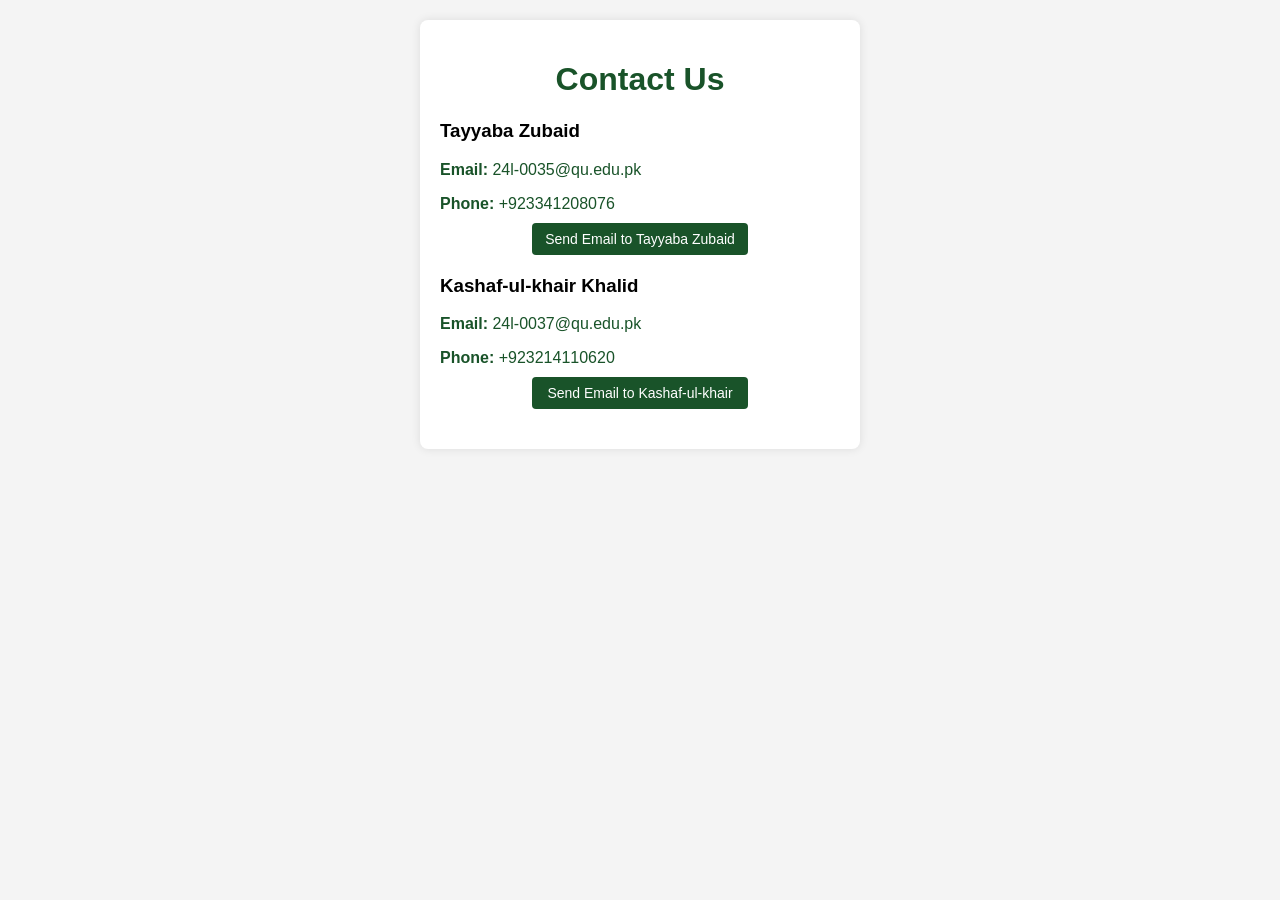
==== html/contact.html @ 77d210b5 "Version 1" ====
<!DOCTYPE html>
<html lang="en">

<head>
  <title>Contact Us</title>
  <style>
    body {
      font-family: Arial, sans-serif;
      margin: 0;
      padding: 20px;
      background-color: #f4f4f4;
    }

    .container {
      max-width: 400px;
      margin: 0 auto;
      background-color: #ffffff;
      padding: 20px;
      border-radius: 8px;
      box-shadow: 0 0 10px rgba(0, 0, 0, 0.1);
    }

    h1 {
      text-align: center;
      color: #195329;
    }

    .contact-info {
      margin-bottom: 20px;
      margin-top: 20px;
    }

    .contact-info p {
      font-size: 16px;
      color: #195329;
      margin-bottom: 10px;
    }

    .button {
      display: block;
      width: 200px;
      margin: 10px auto;
      padding: 8px;
      background-color: #195329;
      color: white;
      text-align: center;
      text-decoration: none;
      border-radius: 4px;
      font-size: 14px;
    }

    .button:hover {
      background-color: #144220;
    }
  </style>
</head>

<body>
  <div class="container">
    <h1>Contact Us</h1>
    <div class="contact-info">
      <h3>Tayyaba Zubaid</h3>
      <p><strong>Email:</strong> 24l-0035@qu.edu.pk </p>
      <p><strong>Phone:</strong> +923341208076</p>
      <a href="mailto:24l-0035@qu.edu.pk" class="button">Send Email to Tayyaba Zubaid</a>
    </div>
    <div class="contact-info">
      <h3>Kashaf-ul-khair Khalid</h3>
      <p><strong>Email:</strong> 24l-0037@qu.edu.pk</p>
      <p><strong>Phone:</strong> +923214110620</p>
      <a href="mailto:24l-0037@qu.edu.pk" class="button">Send Email to Kashaf-ul-khair</a>
    </div>
    
  </div>
</body>

</html>
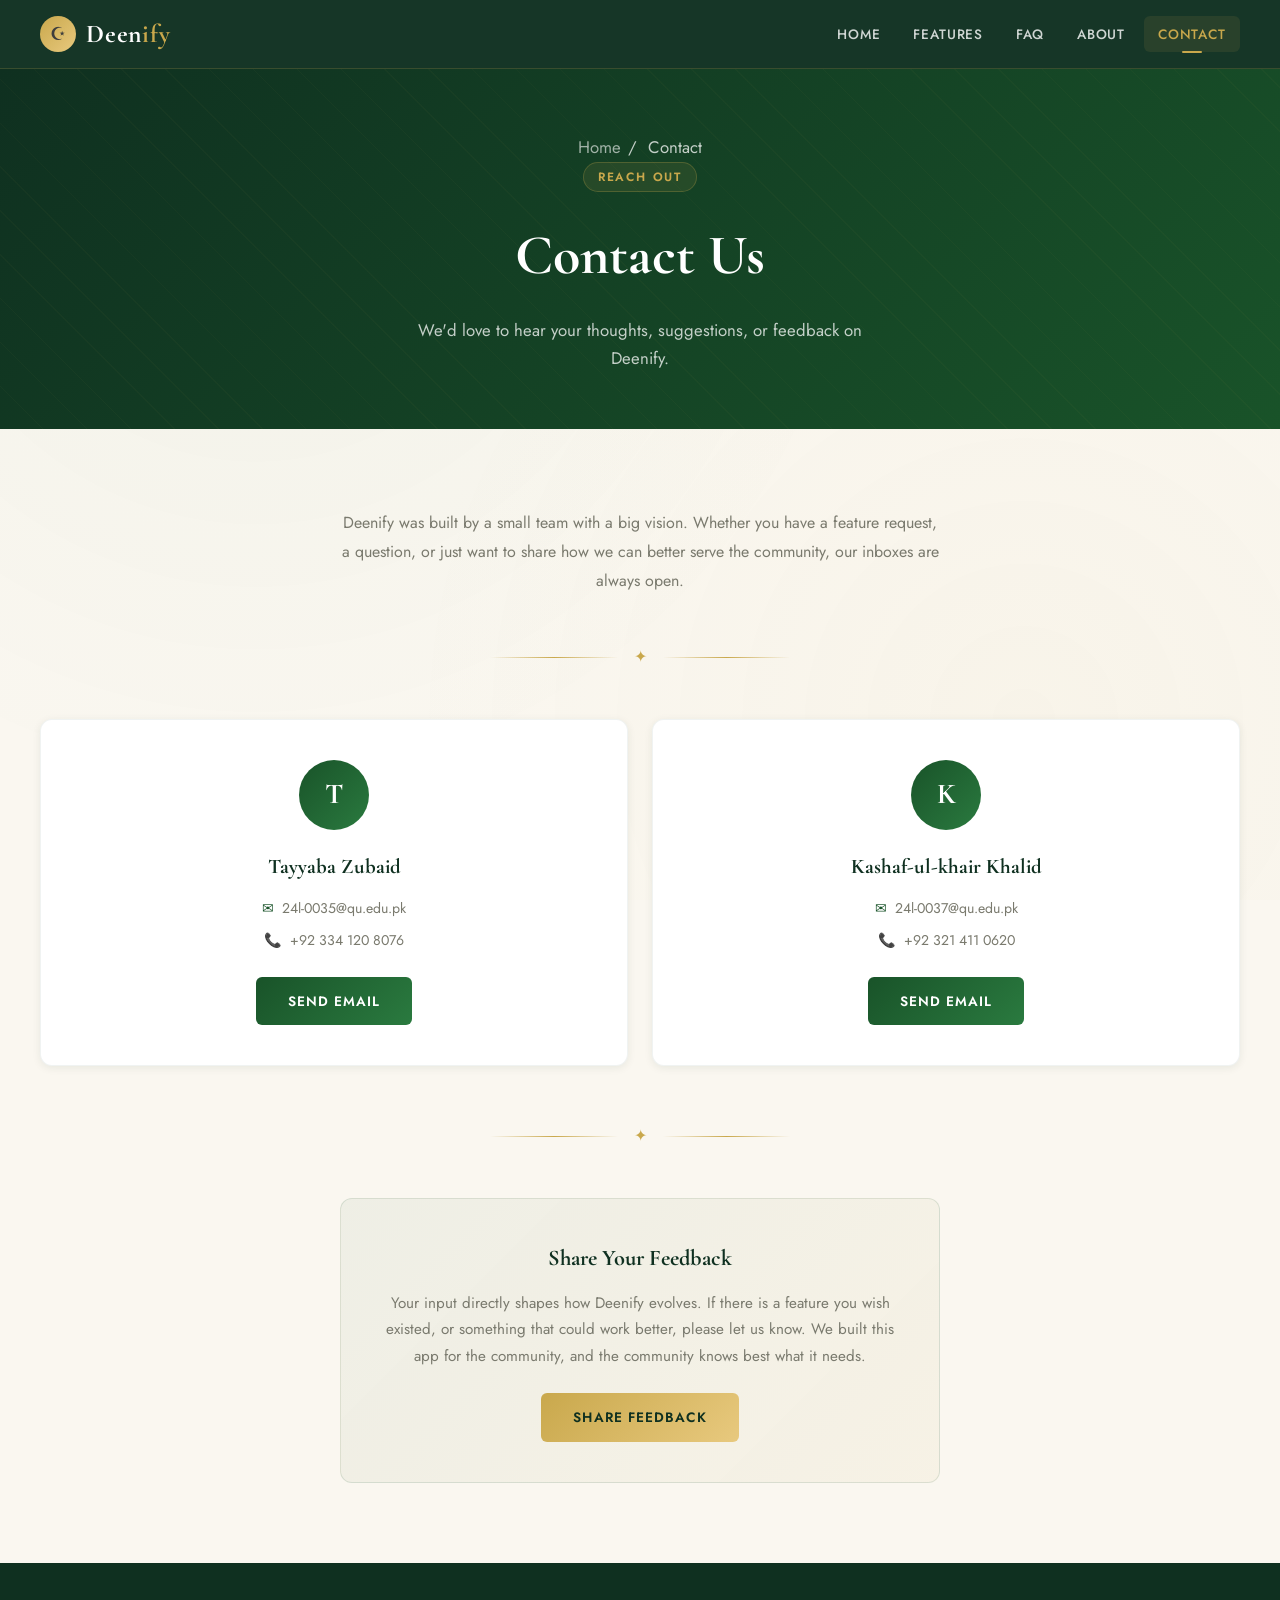
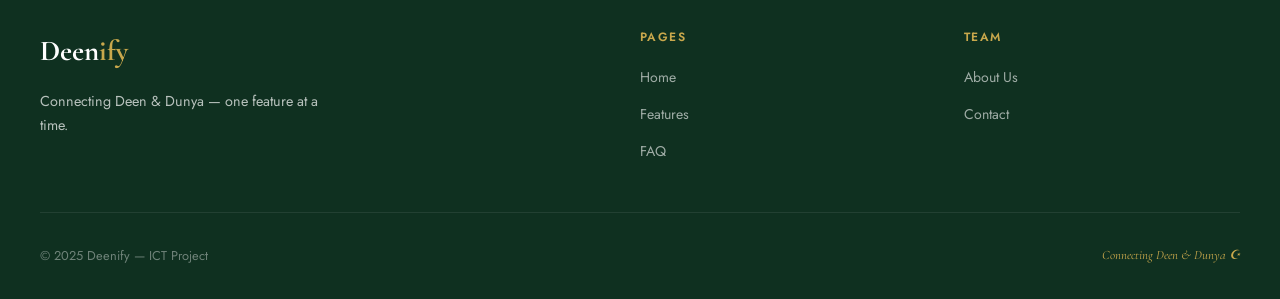
==== commit 2c418143: "Updated Deenify website" ====
--- a/html/contact.html
+++ b/html/contact.html
@@ -1,77 +1,178 @@
 <!DOCTYPE html>
 <html lang="en">
-
 <head>
-  <title>Contact Us</title>
+  <meta charset="UTF-8">
+  <meta name="viewport" content="width=device-width, initial-scale=1.0">
+  <title>Contact Us — Deenify</title>
+  <link rel="stylesheet" href="../css/style.css">
   <style>
-    body {
-      font-family: Arial, sans-serif;
-      margin: 0;
-      padding: 20px;
-      background-color: #f4f4f4;
+    /* Contact page extra styles */
+    .contact-intro {
+      max-width: 600px;
+      margin: 0 auto 3rem;
+      text-align: center;
     }
 
-    .container {
-      max-width: 400px;
-      margin: 0 auto;
-      background-color: #ffffff;
-      padding: 20px;
-      border-radius: 8px;
-      box-shadow: 0 0 10px rgba(0, 0, 0, 0.1);
+    .contact-intro p {
+      color: var(--text-muted);
+      line-height: 1.8;
     }
 
-    h1 {
+    .feedback-box {
+      background: linear-gradient(135deg, rgba(25,83,41,0.05), rgba(201,168,76,0.06));
+      border: 1px solid rgba(25,83,41,0.12);
+      border-radius: var(--radius-md);
+      padding: 2.5rem;
+      max-width: 600px;
+      margin: 0 auto;
       text-align: center;
-      color: #195329;
     }
 
-    .contact-info {
-      margin-bottom: 20px;
-      margin-top: 20px;
+    .feedback-box h3 {
+      font-family: var(--font-display);
+      font-size: 1.4rem;
+      color: var(--green-deep);
+      margin-bottom: 0.8rem;
     }
 
-    .contact-info p {
-      font-size: 16px;
-      color: #195329;
-      margin-bottom: 10px;
-    }
-
-    .button {
-      display: block;
-      width: 200px;
-      margin: 10px auto;
-      padding: 8px;
-      background-color: #195329;
-      color: white;
-      text-align: center;
-      text-decoration: none;
-      border-radius: 4px;
-      font-size: 14px;
-    }
-
-    .button:hover {
-      background-color: #144220;
+    .feedback-box p {
+      font-size: 0.95rem;
+      color: var(--text-muted);
+      line-height: 1.75;
     }
   </style>
 </head>
+<body>
 
-<body>
-  <div class="container">
-    <h1>Contact Us</h1>
-    <div class="contact-info">
-      <h3>Tayyaba Zubaid</h3>
-      <p><strong>Email:</strong> 24l-0035@qu.edu.pk </p>
-      <p><strong>Phone:</strong> +923341208076</p>
-      <a href="mailto:24l-0035@qu.edu.pk" class="button">Send Email to Tayyaba Zubaid</a>
+  <nav class="navbar">
+    <div class="navbar-inner">
+      <a href="index.html" class="nav-logo">
+        <div class="nav-logo-mark">☪</div>
+        <span class="nav-logo-text">Deen<span>ify</span></span>
+      </a>
+      <button class="nav-toggle" id="navToggle" aria-label="Toggle menu">
+        <span></span><span></span><span></span>
+      </button>
+      <ul class="nav-links" id="navLinks">
+        <li><a href="index.html">Home</a></li>
+        <li><a href="features.html">Features</a></li>
+        <li><a href="faq.html">FAQ</a></li>
+        <li><a href="about.html">About</a></li>
+        <li><a href="contact.html" class="active">Contact</a></li>
+      </ul>
     </div>
-    <div class="contact-info">
-      <h3>Kashaf-ul-khair Khalid</h3>
-      <p><strong>Email:</strong> 24l-0037@qu.edu.pk</p>
-      <p><strong>Phone:</strong> +923214110620</p>
-      <a href="mailto:24l-0037@qu.edu.pk" class="button">Send Email to Kashaf-ul-khair</a>
+  </nav>
+
+  <div class="page-wrapper">
+
+    <div class="page-hero">
+      <p class="breadcrumb"><a href="index.html">Home</a><span>/</span> Contact</p>
+      <span class="section-label">Reach Out</span>
+      <h1>Contact Us</h1>
+      <p>We'd love to hear your thoughts, suggestions, or feedback on Deenify.</p>
     </div>
-    
+
+    <section class="section">
+      <div class="section-inner">
+
+        <div class="contact-intro">
+          <p>
+            Deenify was built by a small team with a big vision. Whether you have a feature request, a question, or just want to share how we can better serve the community, our inboxes are always open.
+          </p>
+        </div>
+
+        <div class="divider"><span class="divider-star">✦</span></div>
+
+        <div class="contact-grid">
+
+          <div class="contact-card">
+            <div class="contact-avatar">T</div>
+            <div class="contact-name">Tayyaba Zubaid</div>
+            <div class="contact-detail">
+              <span class="icon">✉</span>
+              <span>24l-0035@qu.edu.pk</span>
+            </div>
+            <div class="contact-detail">
+              <span class="icon">📞</span>
+              <span>+92 334 120 8076</span>
+            </div>
+            <div class="contact-actions">
+              <a href="mailto:24l-0035@qu.edu.pk" class="btn btn-green">Send Email</a>
+            </div>
+          </div>
+
+          <div class="contact-card">
+            <div class="contact-avatar">K</div>
+            <div class="contact-name">Kashaf-ul-khair Khalid</div>
+            <div class="contact-detail">
+              <span class="icon">✉</span>
+              <span>24l-0037@qu.edu.pk</span>
+            </div>
+            <div class="contact-detail">
+              <span class="icon">📞</span>
+              <span>+92 321 411 0620</span>
+            </div>
+            <div class="contact-actions">
+              <a href="mailto:24l-0037@qu.edu.pk" class="btn btn-green">Send Email</a>
+            </div>
+          </div>
+
+        </div>
+
+        <div class="divider" style="margin-top: 3.5rem;"><span class="divider-star">✦</span></div>
+
+        <div class="feedback-box">
+          <h3>Share Your Feedback</h3>
+          <p>
+            Your input directly shapes how Deenify evolves. If there is a feature you wish existed, or something that could work better, please let us know. We built this app for the community, and the community knows best what it needs.
+          </p>
+          <div style="margin-top: 1.5rem;">
+            <a href="mailto:24l-0035@qu.edu.pk?subject=Deenify Feedback" class="btn btn-primary">Share Feedback</a>
+          </div>
+        </div>
+
+      </div>
+    </section>
+
   </div>
+
+  <footer class="footer">
+    <div class="footer-inner">
+      <div class="footer-top">
+        <div class="footer-brand">
+          <div class="footer-brand-name">Deen<span>ify</span></div>
+          <p class="footer-brand-desc">Connecting Deen &amp; Dunya — one feature at a time.</p>
+        </div>
+        <div>
+          <div class="footer-heading">Pages</div>
+          <ul class="footer-links">
+            <li><a href="index.html">Home</a></li>
+            <li><a href="features.html">Features</a></li>
+            <li><a href="faq.html">FAQ</a></li>
+          </ul>
+        </div>
+        <div>
+          <div class="footer-heading">Team</div>
+          <ul class="footer-links">
+            <li><a href="about.html">About Us</a></li>
+            <li><a href="contact.html">Contact</a></li>
+          </ul>
+        </div>
+      </div>
+      <div class="footer-bottom">
+        <span class="footer-copy">© 2025 Deenify — ICT Project</span>
+        <span class="footer-tagline">Connecting Deen &amp; Dunya ☪</span>
+      </div>
+    </div>
+  </footer>
+
+  <script>
+    const toggle = document.getElementById('navToggle');
+    const links = document.getElementById('navLinks');
+    toggle.addEventListener('click', () => {
+      toggle.classList.toggle('open');
+      links.classList.toggle('open');
+    });
+  </script>
 </body>
-
-</html>
+</html>
--- a/css/style.css
+++ b/css/style.css
@@ -0,0 +1,1236 @@
+/* =========================================
+   DEENIFY — Global Stylesheet
+   Islamic-inspired. Refined. Responsive.
+   ========================================= */
+
+@import url('https://fonts.googleapis.com/css2?family=Cormorant+Garamond:ital,wght@0,300;0,400;0,600;0,700;1,300;1,400&family=Jost:wght@300;400;500;600&display=swap');
+
+/* ─── CSS Variables ─── */
+:root {
+  --green-deep:   #0f3020;
+  --green-mid:    #195329;
+  --green-bright: #2a7a3f;
+  --green-light:  #4caf6a;
+  --gold:         #c9a84c;
+  --gold-light:   #e8c97e;
+  --cream:        #faf7f0;
+  --cream-dark:   #f0ebe0;
+  --white:        #ffffff;
+  --text-dark:    #1a1a1a;
+  --text-body:    #3d3d3d;
+  --text-muted:   #7a7a6e;
+  --radius-sm:    6px;
+  --radius-md:    12px;
+  --radius-lg:    24px;
+  --shadow-sm:    0 2px 8px rgba(15,48,32,0.08);
+  --shadow-md:    0 8px 32px rgba(15,48,32,0.14);
+  --shadow-lg:    0 24px 64px rgba(15,48,32,0.2);
+  --font-display: 'Cormorant Garamond', Georgia, serif;
+  --font-body:    'Jost', sans-serif;
+  --transition:   0.3s cubic-bezier(0.4, 0, 0.2, 1);
+}
+
+/* ─── Reset & Base ─── */
+*, *::before, *::after {
+  box-sizing: border-box;
+  margin: 0;
+  padding: 0;
+}
+
+html {
+  scroll-behavior: smooth;
+}
+
+body {
+  font-family: var(--font-body);
+  font-weight: 400;
+  color: var(--text-body);
+  background-color: var(--cream);
+  line-height: 1.7;
+  overflow-x: hidden;
+}
+
+img {
+  max-width: 100%;
+  display: block;
+}
+
+a {
+  text-decoration: none;
+  color: inherit;
+}
+
+ul, ol {
+  list-style: none;
+}
+
+/* ─── Geometric Background Pattern ─── */
+body::before {
+  content: '';
+  position: fixed;
+  top: 0; left: 0; right: 0; bottom: 0;
+  background-image:
+    radial-gradient(circle at 20% 20%, rgba(42,122,63,0.04) 0%, transparent 50%),
+    radial-gradient(circle at 80% 80%, rgba(201,168,76,0.04) 0%, transparent 50%);
+  pointer-events: none;
+  z-index: 0;
+}
+
+/* ─── Navigation ─── */
+.navbar {
+  position: sticky;
+  top: 0;
+  z-index: 100;
+  background: rgba(15, 48, 32, 0.97);
+  backdrop-filter: blur(12px);
+  -webkit-backdrop-filter: blur(12px);
+  border-bottom: 1px solid rgba(201, 168, 76, 0.2);
+  padding: 0 2rem;
+}
+
+.navbar-inner {
+  max-width: 1200px;
+  margin: 0 auto;
+  display: flex;
+  align-items: center;
+  justify-content: space-between;
+  height: 68px;
+}
+
+.nav-logo {
+  display: flex;
+  align-items: center;
+  gap: 10px;
+}
+
+.nav-logo img {
+  height: 44px;
+  width: auto;
+  border-radius: 6px;
+  display: block;
+}
+
+.nav-logo-mark {
+  width: 36px;
+  height: 36px;
+  background: linear-gradient(135deg, var(--gold), var(--gold-light));
+  border-radius: 50%;
+  display: flex;
+  align-items: center;
+  justify-content: center;
+  font-size: 18px;
+  flex-shrink: 0;
+}
+
+.nav-logo-text {
+  font-family: var(--font-display);
+  font-size: 1.6rem;
+  font-weight: 700;
+  color: var(--white);
+  letter-spacing: 0.03em;
+}
+
+.nav-logo-text span {
+  color: var(--gold);
+}
+
+.nav-links {
+  display: flex;
+  align-items: center;
+  gap: 0.25rem;
+}
+
+.nav-links a {
+  color: rgba(255,255,255,0.8);
+  font-size: 0.85rem;
+  font-weight: 500;
+  letter-spacing: 0.06em;
+  text-transform: uppercase;
+  padding: 0.5rem 0.9rem;
+  border-radius: var(--radius-sm);
+  transition: var(--transition);
+  position: relative;
+}
+
+.nav-links a:hover,
+.nav-links a.active {
+  color: var(--gold);
+  background: rgba(201,168,76,0.1);
+}
+
+.nav-links a.active::after {
+  content: '';
+  position: absolute;
+  bottom: -1px;
+  left: 50%;
+  transform: translateX(-50%);
+  width: 20px;
+  height: 2px;
+  background: var(--gold);
+  border-radius: 2px;
+}
+
+/* Hamburger */
+.nav-toggle {
+  display: none;
+  flex-direction: column;
+  justify-content: center;
+  gap: 5px;
+  width: 32px;
+  height: 32px;
+  cursor: pointer;
+  background: none;
+  border: none;
+  padding: 4px;
+}
+
+.nav-toggle span {
+  display: block;
+  height: 2px;
+  background: var(--white);
+  border-radius: 2px;
+  transition: var(--transition);
+}
+
+.nav-toggle.open span:nth-child(1) {
+  transform: translateY(7px) rotate(45deg);
+}
+.nav-toggle.open span:nth-child(2) {
+  opacity: 0;
+}
+.nav-toggle.open span:nth-child(3) {
+  transform: translateY(-7px) rotate(-45deg);
+}
+
+/* ─── Page Wrapper ─── */
+.page-wrapper {
+  position: relative;
+  z-index: 1;
+}
+
+/* ─── Hero Section ─── */
+.hero {
+  background: linear-gradient(160deg, var(--green-deep) 0%, var(--green-mid) 55%, var(--green-bright) 100%);
+  min-height: 88vh;
+  display: flex;
+  align-items: center;
+  justify-content: center;
+  text-align: center;
+  padding: 5rem 2rem 4rem;
+  position: relative;
+  overflow: hidden;
+}
+
+.hero::before {
+  content: '';
+  position: absolute;
+  inset: 0;
+  background-image:
+    repeating-linear-gradient(
+      60deg,
+      transparent,
+      transparent 40px,
+      rgba(201,168,76,0.03) 40px,
+      rgba(201,168,76,0.03) 41px
+    ),
+    repeating-linear-gradient(
+      -60deg,
+      transparent,
+      transparent 40px,
+      rgba(201,168,76,0.03) 40px,
+      rgba(201,168,76,0.03) 41px
+    );
+  pointer-events: none;
+}
+
+.hero-ornament {
+  font-size: clamp(3rem, 8vw, 6rem);
+  color: rgba(201,168,76,0.35);
+  line-height: 1;
+  margin-bottom: 1.5rem;
+  animation: float 6s ease-in-out infinite;
+}
+
+@keyframes float {
+  0%, 100% { transform: translateY(0); }
+  50% { transform: translateY(-12px); }
+}
+
+.hero-bismillah {
+  font-family: var(--font-display);
+  font-size: clamp(1.1rem, 2.5vw, 1.5rem);
+  color: var(--gold-light);
+  font-style: italic;
+  letter-spacing: 0.08em;
+  margin-bottom: 1.2rem;
+  opacity: 0.9;
+}
+
+.hero-title {
+  font-family: var(--font-display);
+  font-size: clamp(3rem, 8vw, 6.5rem);
+  font-weight: 700;
+  color: var(--white);
+  line-height: 1.05;
+  margin-bottom: 1rem;
+  letter-spacing: -0.02em;
+}
+
+.hero-title span {
+  color: var(--gold);
+  font-style: italic;
+}
+
+.hero-tagline {
+  font-size: clamp(1rem, 2vw, 1.2rem);
+  color: rgba(255,255,255,0.75);
+  max-width: 560px;
+  margin: 0 auto 2.5rem;
+  font-weight: 300;
+  line-height: 1.8;
+}
+
+.hero-actions {
+  display: flex;
+  gap: 1rem;
+  justify-content: center;
+  flex-wrap: wrap;
+}
+
+/* ─── Buttons ─── */
+.btn {
+  display: inline-flex;
+  align-items: center;
+  gap: 8px;
+  padding: 0.8rem 2rem;
+  border-radius: var(--radius-sm);
+  font-family: var(--font-body);
+  font-size: 0.85rem;
+  font-weight: 600;
+  letter-spacing: 0.08em;
+  text-transform: uppercase;
+  cursor: pointer;
+  border: none;
+  transition: var(--transition);
+  text-decoration: none;
+}
+
+.btn-primary {
+  background: linear-gradient(135deg, var(--gold), var(--gold-light));
+  color: var(--green-deep);
+}
+
+.btn-primary:hover {
+  transform: translateY(-2px);
+  box-shadow: 0 8px 24px rgba(201,168,76,0.4);
+}
+
+.btn-outline {
+  background: transparent;
+  color: var(--white);
+  border: 1.5px solid rgba(255,255,255,0.5);
+}
+
+.btn-outline:hover {
+  border-color: var(--gold);
+  color: var(--gold);
+  background: rgba(201,168,76,0.08);
+}
+
+.btn-green {
+  background: linear-gradient(135deg, var(--green-mid), var(--green-bright));
+  color: var(--white);
+}
+
+.btn-green:hover {
+  transform: translateY(-2px);
+  box-shadow: 0 8px 24px rgba(25,83,41,0.4);
+}
+
+/* ─── Divider Ornament ─── */
+.divider {
+  display: flex;
+  align-items: center;
+  gap: 1rem;
+  margin: 3rem auto;
+  max-width: 300px;
+}
+
+.divider::before,
+.divider::after {
+  content: '';
+  flex: 1;
+  height: 1px;
+  background: linear-gradient(90deg, transparent, var(--gold), transparent);
+}
+
+.divider-star {
+  color: var(--gold);
+  font-size: 1rem;
+}
+
+/* ─── Section Layout ─── */
+.section {
+  padding: 5rem 2rem;
+}
+
+.section-inner {
+  max-width: 1200px;
+  margin: 0 auto;
+}
+
+.section-header {
+  text-align: center;
+  margin-bottom: 3.5rem;
+}
+
+.section-label {
+  display: inline-block;
+  font-size: 0.75rem;
+  font-weight: 600;
+  letter-spacing: 0.15em;
+  text-transform: uppercase;
+  color: var(--gold);
+  background: rgba(201,168,76,0.1);
+  padding: 4px 14px;
+  border-radius: 20px;
+  margin-bottom: 1rem;
+  border: 1px solid rgba(201,168,76,0.25);
+}
+
+.section-title {
+  font-family: var(--font-display);
+  font-size: clamp(2rem, 4vw, 3rem);
+  font-weight: 700;
+  color: var(--green-deep);
+  line-height: 1.2;
+  margin-bottom: 1rem;
+}
+
+.section-sub {
+  font-size: 1.05rem;
+  color: var(--text-muted);
+  max-width: 560px;
+  margin: 0 auto;
+  line-height: 1.8;
+}
+
+/* ─── Feature Cards ─── */
+.cards-grid {
+  display: grid;
+  grid-template-columns: repeat(auto-fit, minmax(280px, 1fr));
+  gap: 1.5rem;
+}
+
+.card {
+  background: var(--white);
+  border-radius: var(--radius-md);
+  padding: 2rem;
+  box-shadow: var(--shadow-sm);
+  border: 1px solid rgba(15,48,32,0.06);
+  transition: var(--transition);
+  position: relative;
+  overflow: hidden;
+}
+
+.card::before {
+  content: '';
+  position: absolute;
+  top: 0; left: 0;
+  width: 100%;
+  height: 3px;
+  background: linear-gradient(90deg, var(--green-mid), var(--gold));
+  transform: scaleX(0);
+  transform-origin: left;
+  transition: var(--transition);
+}
+
+.card:hover {
+  transform: translateY(-4px);
+  box-shadow: var(--shadow-md);
+}
+
+.card:hover::before {
+  transform: scaleX(1);
+}
+
+.card-icon {
+  width: 52px;
+  height: 52px;
+  background: linear-gradient(135deg, rgba(25,83,41,0.1), rgba(201,168,76,0.1));
+  border-radius: var(--radius-sm);
+  display: flex;
+  align-items: center;
+  justify-content: center;
+  font-size: 1.5rem;
+  margin-bottom: 1.2rem;
+}
+
+.card-title {
+  font-family: var(--font-display);
+  font-size: 1.25rem;
+  font-weight: 700;
+  color: var(--green-deep);
+  margin-bottom: 0.6rem;
+}
+
+.card-text {
+  font-size: 0.92rem;
+  color: var(--text-muted);
+  line-height: 1.75;
+}
+
+/* ─── Alternate Background Section ─── */
+.section-alt {
+  background: var(--green-deep);
+  color: var(--white);
+}
+
+.section-alt .section-title {
+  color: var(--white);
+}
+
+.section-alt .section-sub {
+  color: rgba(255,255,255,0.7);
+}
+
+.section-alt .card {
+  background: rgba(255,255,255,0.06);
+  border-color: rgba(255,255,255,0.1);
+}
+
+.section-alt .card-title {
+  color: var(--gold-light);
+}
+
+.section-alt .card-text {
+  color: rgba(255,255,255,0.7);
+}
+
+/* ─── Quote / Ayah Block ─── */
+.ayah-block {
+  background: linear-gradient(135deg, var(--green-deep), var(--green-mid));
+  border-radius: var(--radius-lg);
+  padding: 3.5rem 3rem;
+  text-align: center;
+  color: var(--white);
+  position: relative;
+  overflow: hidden;
+}
+
+.ayah-block::before {
+  content: '❝';
+  position: absolute;
+  top: -10px;
+  left: 30px;
+  font-size: 8rem;
+  color: rgba(201,168,76,0.1);
+  font-family: Georgia, serif;
+  line-height: 1;
+  pointer-events: none;
+}
+
+.ayah-arabic {
+  font-size: clamp(1.4rem, 3vw, 2rem);
+  color: var(--gold-light);
+  font-family: var(--font-display);
+  font-style: italic;
+  margin-bottom: 1rem;
+  line-height: 1.8;
+}
+
+.ayah-translation {
+  font-size: 1rem;
+  color: rgba(255,255,255,0.8);
+  max-width: 600px;
+  margin: 0 auto 0.8rem;
+  line-height: 1.8;
+}
+
+.ayah-source {
+  font-size: 0.8rem;
+  color: var(--gold);
+  letter-spacing: 0.1em;
+  text-transform: uppercase;
+}
+
+/* ─── Stats Bar ─── */
+.stats-bar {
+  display: grid;
+  grid-template-columns: repeat(auto-fit, minmax(150px, 1fr));
+  gap: 1px;
+  background: rgba(15,48,32,0.1);
+  border-radius: var(--radius-md);
+  overflow: hidden;
+  margin: 3rem 0;
+}
+
+.stat-item {
+  background: var(--white);
+  padding: 2rem 1.5rem;
+  text-align: center;
+}
+
+.stat-number {
+  font-family: var(--font-display);
+  font-size: 2.5rem;
+  font-weight: 700;
+  color: var(--green-mid);
+  line-height: 1;
+  margin-bottom: 0.4rem;
+}
+
+.stat-label {
+  font-size: 0.8rem;
+  color: var(--text-muted);
+  letter-spacing: 0.08em;
+  text-transform: uppercase;
+}
+
+/* ─── Contact Page ─── */
+.contact-grid {
+  display: grid;
+  grid-template-columns: repeat(auto-fit, minmax(300px, 1fr));
+  gap: 1.5rem;
+}
+
+.contact-card {
+  background: var(--white);
+  border-radius: var(--radius-md);
+  padding: 2.5rem 2rem;
+  box-shadow: var(--shadow-sm);
+  border: 1px solid rgba(15,48,32,0.06);
+  text-align: center;
+  transition: var(--transition);
+}
+
+.contact-card:hover {
+  box-shadow: var(--shadow-md);
+  transform: translateY(-3px);
+}
+
+.contact-avatar {
+  width: 70px;
+  height: 70px;
+  background: linear-gradient(135deg, var(--green-mid), var(--green-bright));
+  border-radius: 50%;
+  display: flex;
+  align-items: center;
+  justify-content: center;
+  font-size: 1.8rem;
+  margin: 0 auto 1.2rem;
+  color: var(--white);
+  font-family: var(--font-display);
+  font-weight: 700;
+}
+
+.contact-name {
+  font-family: var(--font-display);
+  font-size: 1.3rem;
+  font-weight: 700;
+  color: var(--green-deep);
+  margin-bottom: 0.8rem;
+}
+
+.contact-detail {
+  display: flex;
+  align-items: center;
+  justify-content: center;
+  gap: 0.5rem;
+  font-size: 0.88rem;
+  color: var(--text-muted);
+  margin-bottom: 0.5rem;
+}
+
+.contact-detail span.icon {
+  color: var(--green-mid);
+}
+
+.contact-actions {
+  margin-top: 1.5rem;
+}
+
+/* ─── About Page ─── */
+.about-grid {
+  display: grid;
+  grid-template-columns: 1fr;
+  gap: 2rem;
+}
+
+.member-card {
+  background: var(--white);
+  border-radius: var(--radius-md);
+  padding: 2.5rem 2.5rem 2.5rem;
+  box-shadow: var(--shadow-sm);
+  border: 1px solid rgba(15,48,32,0.06);
+  position: relative;
+  overflow: hidden;
+}
+
+.member-card::after {
+  content: '';
+  position: absolute;
+  right: -30px;
+  top: -30px;
+  width: 120px;
+  height: 120px;
+  background: radial-gradient(circle, rgba(201,168,76,0.08) 0%, transparent 70%);
+  border-radius: 50%;
+  pointer-events: none;
+}
+
+.member-header {
+  display: flex;
+  align-items: center;
+  gap: 1.2rem;
+  margin-bottom: 1.5rem;
+}
+
+.member-avatar {
+  width: 60px;
+  height: 60px;
+  background: linear-gradient(135deg, var(--green-mid), var(--gold));
+  border-radius: 50%;
+  display: flex;
+  align-items: center;
+  justify-content: center;
+  color: var(--white);
+  font-family: var(--font-display);
+  font-size: 1.4rem;
+  font-weight: 700;
+  flex-shrink: 0;
+}
+
+.member-name {
+  font-family: var(--font-display);
+  font-size: 1.4rem;
+  font-weight: 700;
+  color: var(--green-deep);
+  margin-bottom: 0.2rem;
+}
+
+.member-role {
+  font-size: 0.8rem;
+  color: var(--gold);
+  text-transform: uppercase;
+  letter-spacing: 0.1em;
+}
+
+.member-text {
+  font-size: 0.95rem;
+  color: var(--text-body);
+  line-height: 1.85;
+}
+
+/* ─── FAQ Page ─── */
+.faq-list {
+  max-width: 760px;
+  margin: 0 auto;
+  display: flex;
+  flex-direction: column;
+  gap: 1rem;
+}
+
+.faq-item {
+  background: var(--white);
+  border-radius: var(--radius-md);
+  border: 1px solid rgba(15,48,32,0.08);
+  overflow: hidden;
+  box-shadow: var(--shadow-sm);
+  transition: var(--transition);
+}
+
+.faq-item:hover {
+  box-shadow: var(--shadow-md);
+}
+
+.faq-question {
+  display: flex;
+  align-items: center;
+  justify-content: space-between;
+  gap: 1rem;
+  padding: 1.4rem 1.8rem;
+  cursor: pointer;
+  user-select: none;
+}
+
+.faq-question-text {
+  font-family: var(--font-display);
+  font-size: 1.1rem;
+  font-weight: 600;
+  color: var(--green-deep);
+  line-height: 1.4;
+}
+
+.faq-toggle {
+  width: 28px;
+  height: 28px;
+  background: rgba(25,83,41,0.08);
+  border-radius: 50%;
+  display: flex;
+  align-items: center;
+  justify-content: center;
+  color: var(--green-mid);
+  font-size: 1.1rem;
+  flex-shrink: 0;
+  transition: var(--transition);
+}
+
+.faq-item.open .faq-toggle {
+  background: var(--green-mid);
+  color: var(--white);
+  transform: rotate(45deg);
+}
+
+.faq-answer {
+  display: none;
+  padding: 0 1.8rem 1.4rem;
+  font-size: 0.95rem;
+  color: var(--text-muted);
+  line-height: 1.8;
+  border-top: 1px solid rgba(15,48,32,0.06);
+  padding-top: 1.2rem;
+}
+
+.faq-item.open .faq-answer {
+  display: block;
+}
+
+/* ─── Features Detail Page ─── */
+.features-hero {
+  background: linear-gradient(135deg, var(--green-deep) 0%, var(--green-mid) 100%);
+  padding: 5rem 2rem 4rem;
+  text-align: center;
+  color: var(--white);
+}
+
+.features-hero .section-title {
+  color: var(--white);
+}
+
+.features-hero .section-sub {
+  color: rgba(255,255,255,0.75);
+}
+
+.feature-detail {
+  display: grid;
+  grid-template-columns: 1fr 1fr;
+  gap: 4rem;
+  align-items: center;
+  padding: 4rem 0;
+  border-bottom: 1px solid rgba(15,48,32,0.08);
+}
+
+.feature-detail:last-child {
+  border-bottom: none;
+}
+
+.feature-detail.reverse {
+  direction: rtl;
+}
+
+.feature-detail.reverse > * {
+  direction: ltr;
+}
+
+.feature-visual {
+  background: linear-gradient(135deg, rgba(25,83,41,0.08), rgba(201,168,76,0.08));
+  border-radius: var(--radius-lg);
+  padding: 3rem;
+  text-align: center;
+  font-size: 5rem;
+  border: 1px solid rgba(25,83,41,0.1);
+  aspect-ratio: 4/3;
+  display: flex;
+  align-items: center;
+  justify-content: center;
+  flex-direction: column;
+  gap: 1rem;
+}
+
+.feature-visual-label {
+  font-size: 0.85rem;
+  color: var(--text-muted);
+  font-family: var(--font-body);
+  letter-spacing: 0.06em;
+  text-transform: uppercase;
+}
+
+.feature-content .section-label {
+  display: inline-block;
+}
+
+.feature-content h3 {
+  font-family: var(--font-display);
+  font-size: clamp(1.6rem, 3vw, 2.2rem);
+  font-weight: 700;
+  color: var(--green-deep);
+  margin: 0.8rem 0;
+  line-height: 1.25;
+}
+
+.feature-content p {
+  color: var(--text-muted);
+  line-height: 1.8;
+  margin-bottom: 1.2rem;
+}
+
+.feature-bullets {
+  display: flex;
+  flex-direction: column;
+  gap: 0.6rem;
+}
+
+.feature-bullet {
+  display: flex;
+  align-items: flex-start;
+  gap: 0.7rem;
+  font-size: 0.92rem;
+  color: var(--text-body);
+}
+
+.bullet-dot {
+  width: 6px;
+  height: 6px;
+  background: var(--gold);
+  border-radius: 50%;
+  margin-top: 8px;
+  flex-shrink: 0;
+}
+
+/* ─── Page Hero (inner pages) ─── */
+.page-hero {
+  background: linear-gradient(135deg, var(--green-deep) 0%, var(--green-mid) 100%);
+  padding: 4rem 2rem 3.5rem;
+  text-align: center;
+  color: var(--white);
+  position: relative;
+  overflow: hidden;
+}
+
+.page-hero::before {
+  content: '';
+  position: absolute;
+  inset: 0;
+  background-image:
+    repeating-linear-gradient(
+      45deg,
+      transparent,
+      transparent 30px,
+      rgba(201,168,76,0.03) 30px,
+      rgba(201,168,76,0.03) 31px
+    );
+  pointer-events: none;
+}
+
+.page-hero h1 {
+  font-family: var(--font-display);
+  font-size: clamp(2rem, 5vw, 3.5rem);
+  font-weight: 700;
+  color: var(--white);
+  margin-bottom: 0.8rem;
+}
+
+.page-hero p {
+  color: rgba(255,255,255,0.75);
+  font-size: 1.05rem;
+  max-width: 500px;
+  margin: 0 auto;
+}
+
+.page-hero .section-label {
+  margin-bottom: 1rem;
+}
+
+/* ─── Breadcrumb ─── */
+.breadcrumb {
+  font-size: 0.8rem;
+  color: rgba(255,255,255,0.5);
+  margin-bottom: 1rem;
+}
+
+.breadcrumb a {
+  color: rgba(255,255,255,0.6);
+  transition: var(--transition);
+}
+
+.breadcrumb a:hover {
+  color: var(--gold);
+}
+
+.breadcrumb span {
+  margin: 0 0.4rem;
+}
+
+/* ─── Footer ─── */
+.footer {
+  background: var(--green-deep);
+  color: rgba(255,255,255,0.7);
+  padding: 4rem 2rem 2rem;
+}
+
+.footer-inner {
+  max-width: 1200px;
+  margin: 0 auto;
+}
+
+.footer-top {
+  display: grid;
+  grid-template-columns: 2fr 1fr 1fr;
+  gap: 3rem;
+  padding-bottom: 3rem;
+  border-bottom: 1px solid rgba(255,255,255,0.08);
+  margin-bottom: 2rem;
+}
+
+.footer-brand-name {
+  font-family: var(--font-display);
+  font-size: 1.8rem;
+  color: var(--white);
+  font-weight: 700;
+  margin-bottom: 0.8rem;
+}
+
+.footer-brand-name span {
+  color: var(--gold);
+}
+
+.footer-brand-desc {
+  font-size: 0.9rem;
+  line-height: 1.7;
+  max-width: 280px;
+}
+
+.footer-heading {
+  font-size: 0.75rem;
+  font-weight: 600;
+  letter-spacing: 0.12em;
+  text-transform: uppercase;
+  color: var(--gold);
+  margin-bottom: 1rem;
+}
+
+.footer-links {
+  display: flex;
+  flex-direction: column;
+  gap: 0.6rem;
+}
+
+.footer-links a {
+  font-size: 0.88rem;
+  color: rgba(255,255,255,0.6);
+  transition: var(--transition);
+}
+
+.footer-links a:hover {
+  color: var(--gold);
+}
+
+.footer-bottom {
+  display: flex;
+  justify-content: space-between;
+  align-items: center;
+  font-size: 0.8rem;
+  flex-wrap: wrap;
+  gap: 1rem;
+}
+
+.footer-copy {
+  color: rgba(255,255,255,0.4);
+}
+
+.footer-tagline {
+  color: var(--gold);
+  font-style: italic;
+  font-family: var(--font-display);
+}
+
+/* ─── App Preview / Mockup ─── */
+.app-mockup {
+  background: var(--green-deep);
+  border-radius: 28px;
+  padding: 1.5rem;
+  box-shadow: var(--shadow-lg);
+  max-width: 320px;
+  margin: 0 auto;
+  border: 1px solid rgba(201,168,76,0.2);
+}
+
+.mockup-screen {
+  background: linear-gradient(160deg, var(--green-mid), var(--green-bright));
+  border-radius: 18px;
+  padding: 1.5rem 1.2rem;
+  min-height: 220px;
+}
+
+.mockup-header {
+  color: var(--gold-light);
+  font-family: var(--font-display);
+  font-size: 1.1rem;
+  text-align: center;
+  margin-bottom: 1rem;
+  font-style: italic;
+}
+
+.mockup-time {
+  text-align: center;
+  color: var(--white);
+  font-size: 2.5rem;
+  font-family: var(--font-display);
+  font-weight: 300;
+  margin-bottom: 0.3rem;
+}
+
+.mockup-label {
+  text-align: center;
+  font-size: 0.7rem;
+  color: rgba(255,255,255,0.6);
+  letter-spacing: 0.12em;
+  text-transform: uppercase;
+  margin-bottom: 1.2rem;
+}
+
+.mockup-prayers {
+  display: flex;
+  flex-direction: column;
+  gap: 0.4rem;
+}
+
+.mockup-prayer {
+  display: flex;
+  justify-content: space-between;
+  background: rgba(255,255,255,0.1);
+  border-radius: 6px;
+  padding: 0.4rem 0.8rem;
+  font-size: 0.8rem;
+  color: rgba(255,255,255,0.85);
+}
+
+.mockup-prayer.next {
+  background: rgba(201,168,76,0.3);
+  color: var(--gold-light);
+}
+
+/* ─── Responsive ─── */
+@media (max-width: 900px) {
+  .footer-top {
+    grid-template-columns: 1fr 1fr;
+  }
+
+  .footer-brand {
+    grid-column: 1 / -1;
+  }
+
+  .feature-detail {
+    grid-template-columns: 1fr;
+    gap: 2rem;
+  }
+
+  .feature-detail.reverse {
+    direction: ltr;
+  }
+}
+
+@media (max-width: 640px) {
+  .navbar {
+    padding: 0 1rem;
+  }
+
+  .nav-links {
+    display: none;
+    position: absolute;
+    top: 68px;
+    left: 0;
+    right: 0;
+    background: rgba(10, 38, 24, 0.98);
+    backdrop-filter: blur(12px);
+    flex-direction: column;
+    align-items: stretch;
+    padding: 1rem;
+    gap: 0.25rem;
+    border-bottom: 1px solid rgba(201,168,76,0.2);
+  }
+
+  .nav-links.open {
+    display: flex;
+  }
+
+  .nav-links a {
+    padding: 0.7rem 1rem;
+    font-size: 0.9rem;
+  }
+
+  .nav-toggle {
+    display: flex;
+  }
+
+  .hero {
+    min-height: 75vh;
+    padding: 4rem 1.5rem 3rem;
+  }
+
+  .section {
+    padding: 3.5rem 1.5rem;
+  }
+
+  .ayah-block {
+    padding: 2.5rem 1.5rem;
+  }
+
+  .footer-top {
+    grid-template-columns: 1fr;
+    gap: 2rem;
+  }
+
+  .footer-bottom {
+    flex-direction: column;
+    text-align: center;
+  }
+
+  .member-card {
+    padding: 2rem 1.5rem;
+  }
+
+  .page-hero {
+    padding: 3rem 1.5rem 2.5rem;
+  }
+
+  .contact-card {
+    padding: 2rem 1.5rem;
+  }
+
+  .faq-question {
+    padding: 1.2rem 1.4rem;
+  }
+
+  .faq-answer {
+    padding: 1rem 1.4rem 1.2rem;
+  }
+}
+
+/* ─── Animations ─── */
+@keyframes fadeUp {
+  from {
+    opacity: 0;
+    transform: translateY(24px);
+  }
+  to {
+    opacity: 1;
+    transform: translateY(0);
+  }
+}
+
+.animate-up {
+  animation: fadeUp 0.6s ease forwards;
+}
+
+.delay-1 { animation-delay: 0.1s; }
+.delay-2 { animation-delay: 0.2s; }
+.delay-3 { animation-delay: 0.3s; }
+.delay-4 { animation-delay: 0.4s; }
+
+/* ─── Utility ─── */
+.text-center { text-align: center; }
+.text-gold    { color: var(--gold); }
+.mt-2 { margin-top: 2rem; }
+.mb-2 { margin-bottom: 2rem; }
